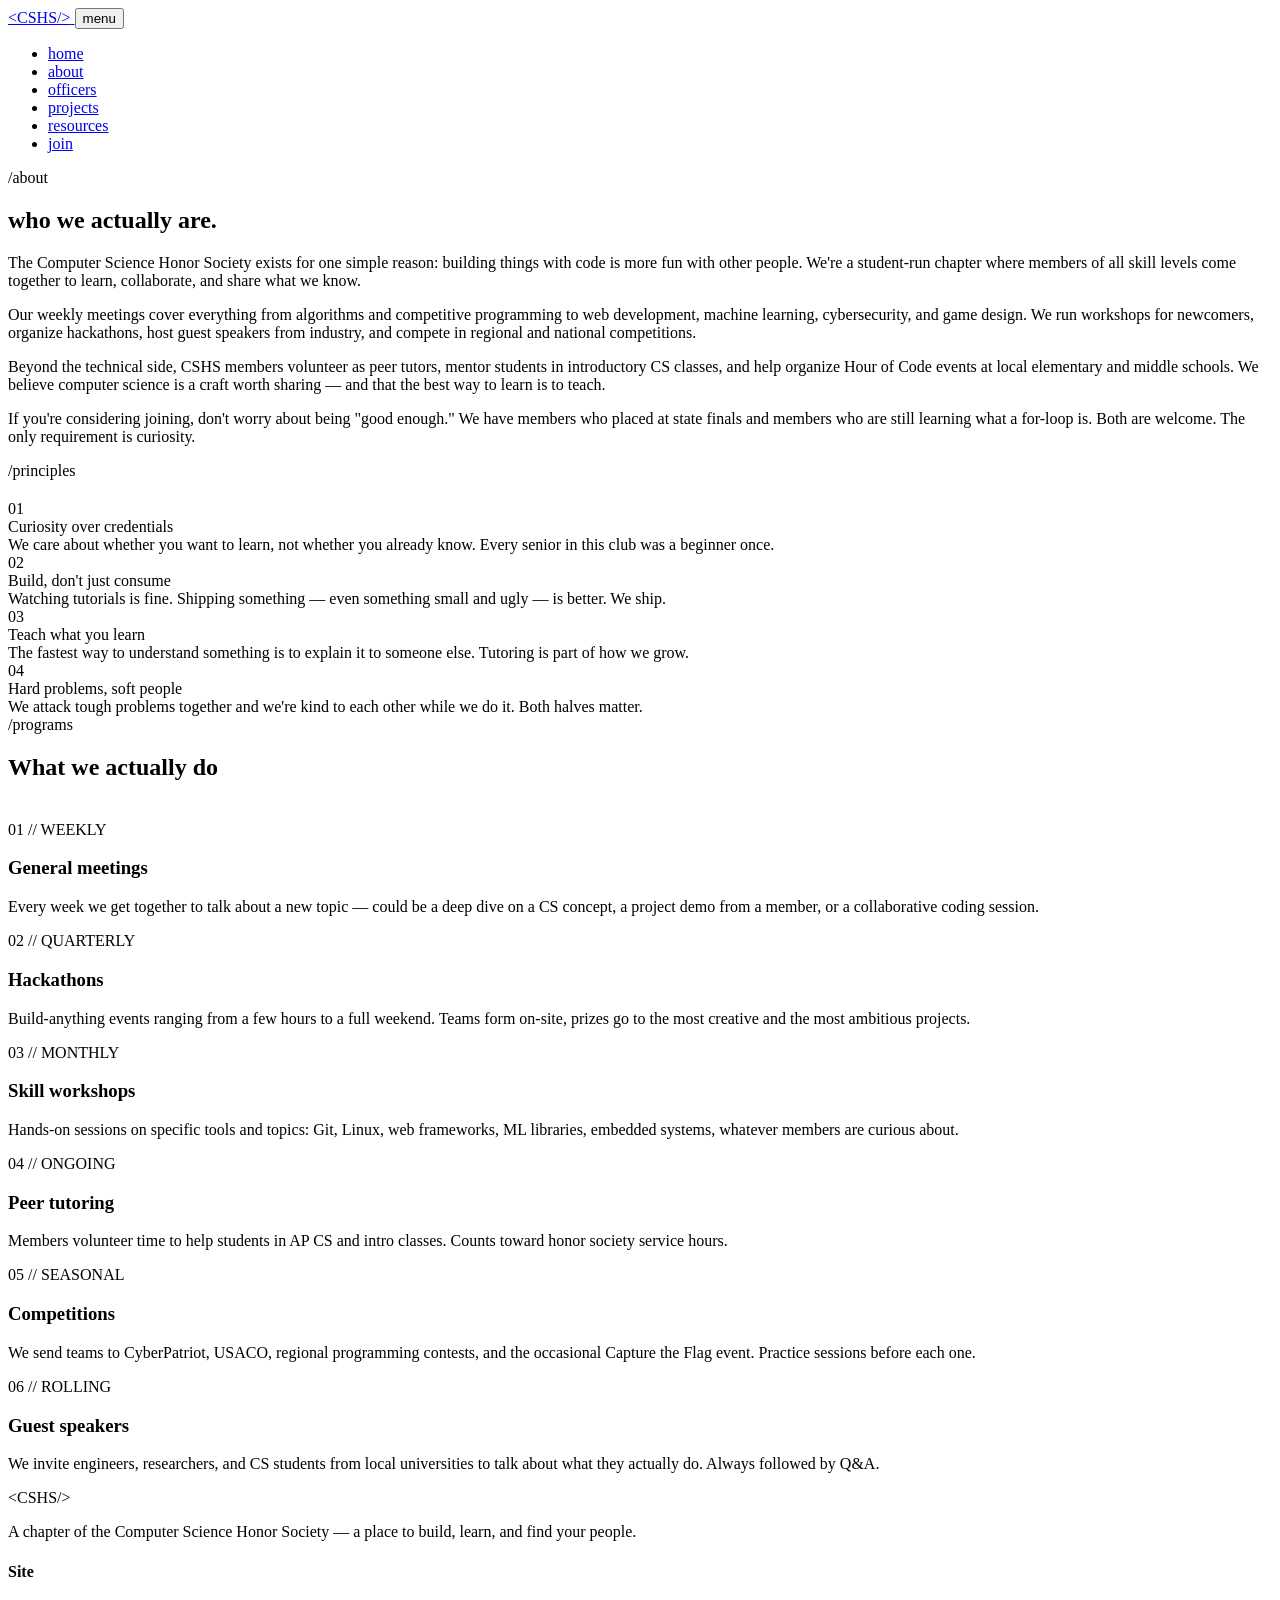
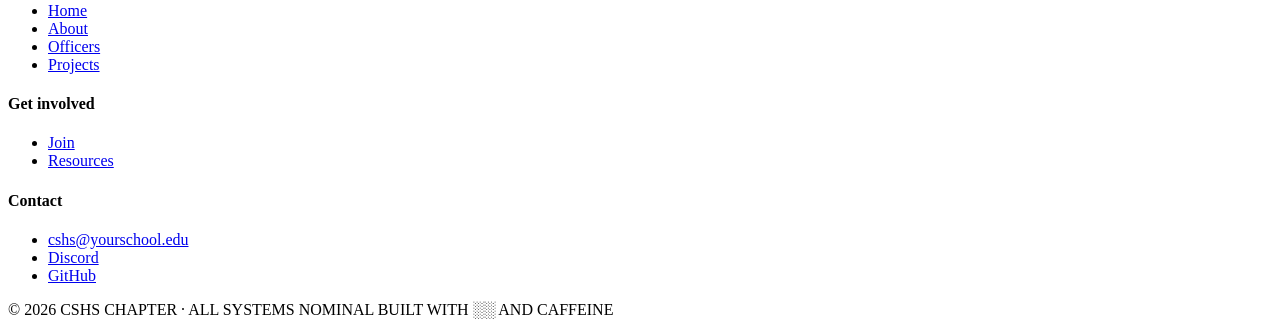
==== about.html @ a64af37d "Add files via upload" ====
<!DOCTYPE html>
<html lang="en">
<head>
  <meta charset="UTF-8">
  <meta name="viewport" content="width=device-width, initial-scale=1.0">
  <title>About — CSHS</title>
  <link rel="stylesheet" href="assets/style.css">
</head>
<body>

<nav>
  <div class="nav-inner">
    <a href="index.html" class="logo">
      <span class="logo-bracket">&lt;</span>CSHS<span class="logo-bracket">/&gt;</span>
      <span class="logo-cursor"></span>
    </a>
    <button class="nav-toggle" aria-label="Toggle menu">menu</button>
    <ul class="nav-links">
      <li><a href="index.html">home</a></li>
      <li><a href="about.html" class="active">about</a></li>
      <li><a href="officers.html">officers</a></li>
      <li><a href="projects.html">projects</a></li>
      <li><a href="resources.html">resources</a></li>
      <li><a href="join.html">join</a></li>
    </ul>
  </div>
</nav>

<main>

  <section class="hero">
    <div class="section-label">/about</div>
    <h1 class="hero-title">
      <span class="line-1">who we</span>
      <span class="line-2">actually are.</span>
    </h1>

    <div class="about-grid">
      <div class="about-text">
        <p>
          The Computer Science Honor Society exists for one simple reason:
          building things with code is more fun with other people. We're a
          student-run chapter where members of all skill levels come together
          to learn, collaborate, and share what we know.
        </p>
        <p>
          Our weekly meetings cover everything from algorithms and competitive
          programming to web development, machine learning, cybersecurity, and
          game design. We run workshops for newcomers, organize hackathons,
          host guest speakers from industry, and compete in regional and
          national competitions.
        </p>
        <p>
          Beyond the technical side, CSHS members volunteer as peer tutors,
          mentor students in introductory CS classes, and help organize
          Hour of Code events at local elementary and middle schools. We
          believe computer science is a craft worth sharing — and that the
          best way to learn is to teach.
        </p>
        <p>
          If you're considering joining, don't worry about being "good enough."
          We have members who placed at state finals and members who are still
          learning what a for-loop is. Both are welcome. The only requirement
          is curiosity.
        </p>
      </div>

      <div>
        <div class="section-label" style="margin-bottom: 20px;">/principles</div>
        <div class="values-list">
          <div class="value-item">
            <div class="value-num">01</div>
            <div class="value-title">Curiosity over credentials</div>
            <div class="value-desc">
              We care about whether you want to learn, not whether you already know.
              Every senior in this club was a beginner once.
            </div>
          </div>
          <div class="value-item">
            <div class="value-num">02</div>
            <div class="value-title">Build, don't just consume</div>
            <div class="value-desc">
              Watching tutorials is fine. Shipping something — even something
              small and ugly — is better. We ship.
            </div>
          </div>
          <div class="value-item">
            <div class="value-num">03</div>
            <div class="value-title">Teach what you learn</div>
            <div class="value-desc">
              The fastest way to understand something is to explain it to
              someone else. Tutoring is part of how we grow.
            </div>
          </div>
          <div class="value-item">
            <div class="value-num">04</div>
            <div class="value-title">Hard problems, soft people</div>
            <div class="value-desc">
              We attack tough problems together and we're kind to each other
              while we do it. Both halves matter.
            </div>
          </div>
        </div>
      </div>
    </div>
  </section>

  <!-- WHAT WE DO -->
  <section class="section">
    <div class="section-label">/programs</div>
    <h2 class="section-title">What we <span class="accent">actually do</span></h2>

    <div class="projects-grid" style="margin-top: 40px;">
      <div class="project">
        <div class="project-icon">01 // WEEKLY</div>
        <h3 class="project-title">General meetings</h3>
        <p class="project-desc">
          Every week we get together to talk about a new topic — could be a
          deep dive on a CS concept, a project demo from a member, or a
          collaborative coding session.
        </p>
      </div>
      <div class="project">
        <div class="project-icon">02 // QUARTERLY</div>
        <h3 class="project-title">Hackathons</h3>
        <p class="project-desc">
          Build-anything events ranging from a few hours to a full weekend.
          Teams form on-site, prizes go to the most creative and the most
          ambitious projects.
        </p>
      </div>
      <div class="project">
        <div class="project-icon">03 // MONTHLY</div>
        <h3 class="project-title">Skill workshops</h3>
        <p class="project-desc">
          Hands-on sessions on specific tools and topics: Git, Linux, web
          frameworks, ML libraries, embedded systems, whatever members are
          curious about.
        </p>
      </div>
      <div class="project">
        <div class="project-icon">04 // ONGOING</div>
        <h3 class="project-title">Peer tutoring</h3>
        <p class="project-desc">
          Members volunteer time to help students in AP CS and intro classes.
          Counts toward honor society service hours.
        </p>
      </div>
      <div class="project">
        <div class="project-icon">05 // SEASONAL</div>
        <h3 class="project-title">Competitions</h3>
        <p class="project-desc">
          We send teams to CyberPatriot, USACO, regional programming contests,
          and the occasional Capture the Flag event. Practice sessions before
          each one.
        </p>
      </div>
      <div class="project">
        <div class="project-icon">06 // ROLLING</div>
        <h3 class="project-title">Guest speakers</h3>
        <p class="project-desc">
          We invite engineers, researchers, and CS students from local
          universities to talk about what they actually do. Always followed
          by Q&amp;A.
        </p>
      </div>
    </div>
  </section>

</main>

<footer>
  <div class="footer-inner">
    <div class="footer-col">
      <div class="logo">
        <span class="logo-bracket">&lt;</span>CSHS<span class="logo-bracket">/&gt;</span>
      </div>
      <p class="footer-tagline">
        A chapter of the Computer Science Honor Society —
        a place to build, learn, and find your people.
      </p>
    </div>
    <div class="footer-col">
      <h4>Site</h4>
      <ul>
        <li><a href="index.html">Home</a></li>
        <li><a href="about.html">About</a></li>
        <li><a href="officers.html">Officers</a></li>
        <li><a href="projects.html">Projects</a></li>
      </ul>
    </div>
    <div class="footer-col">
      <h4>Get involved</h4>
      <ul>
        <li><a href="join.html">Join</a></li>
        <li><a href="resources.html">Resources</a></li>
      </ul>
    </div>
    <div class="footer-col">
      <h4>Contact</h4>
      <ul>
        <li><a href="mailto:cshs@yourschool.edu">cshs@yourschool.edu</a></li>
        <li><a href="#">Discord</a></li>
        <li><a href="#">GitHub</a></li>
      </ul>
    </div>
  </div>
  <div class="footer-bottom">
    <span>© 2026 CSHS CHAPTER · ALL SYSTEMS NOMINAL</span>
    <span>BUILT WITH ░░ AND CAFFEINE</span>
  </div>
</footer>

<script src="assets/script.js"></script>
</body>
</html>
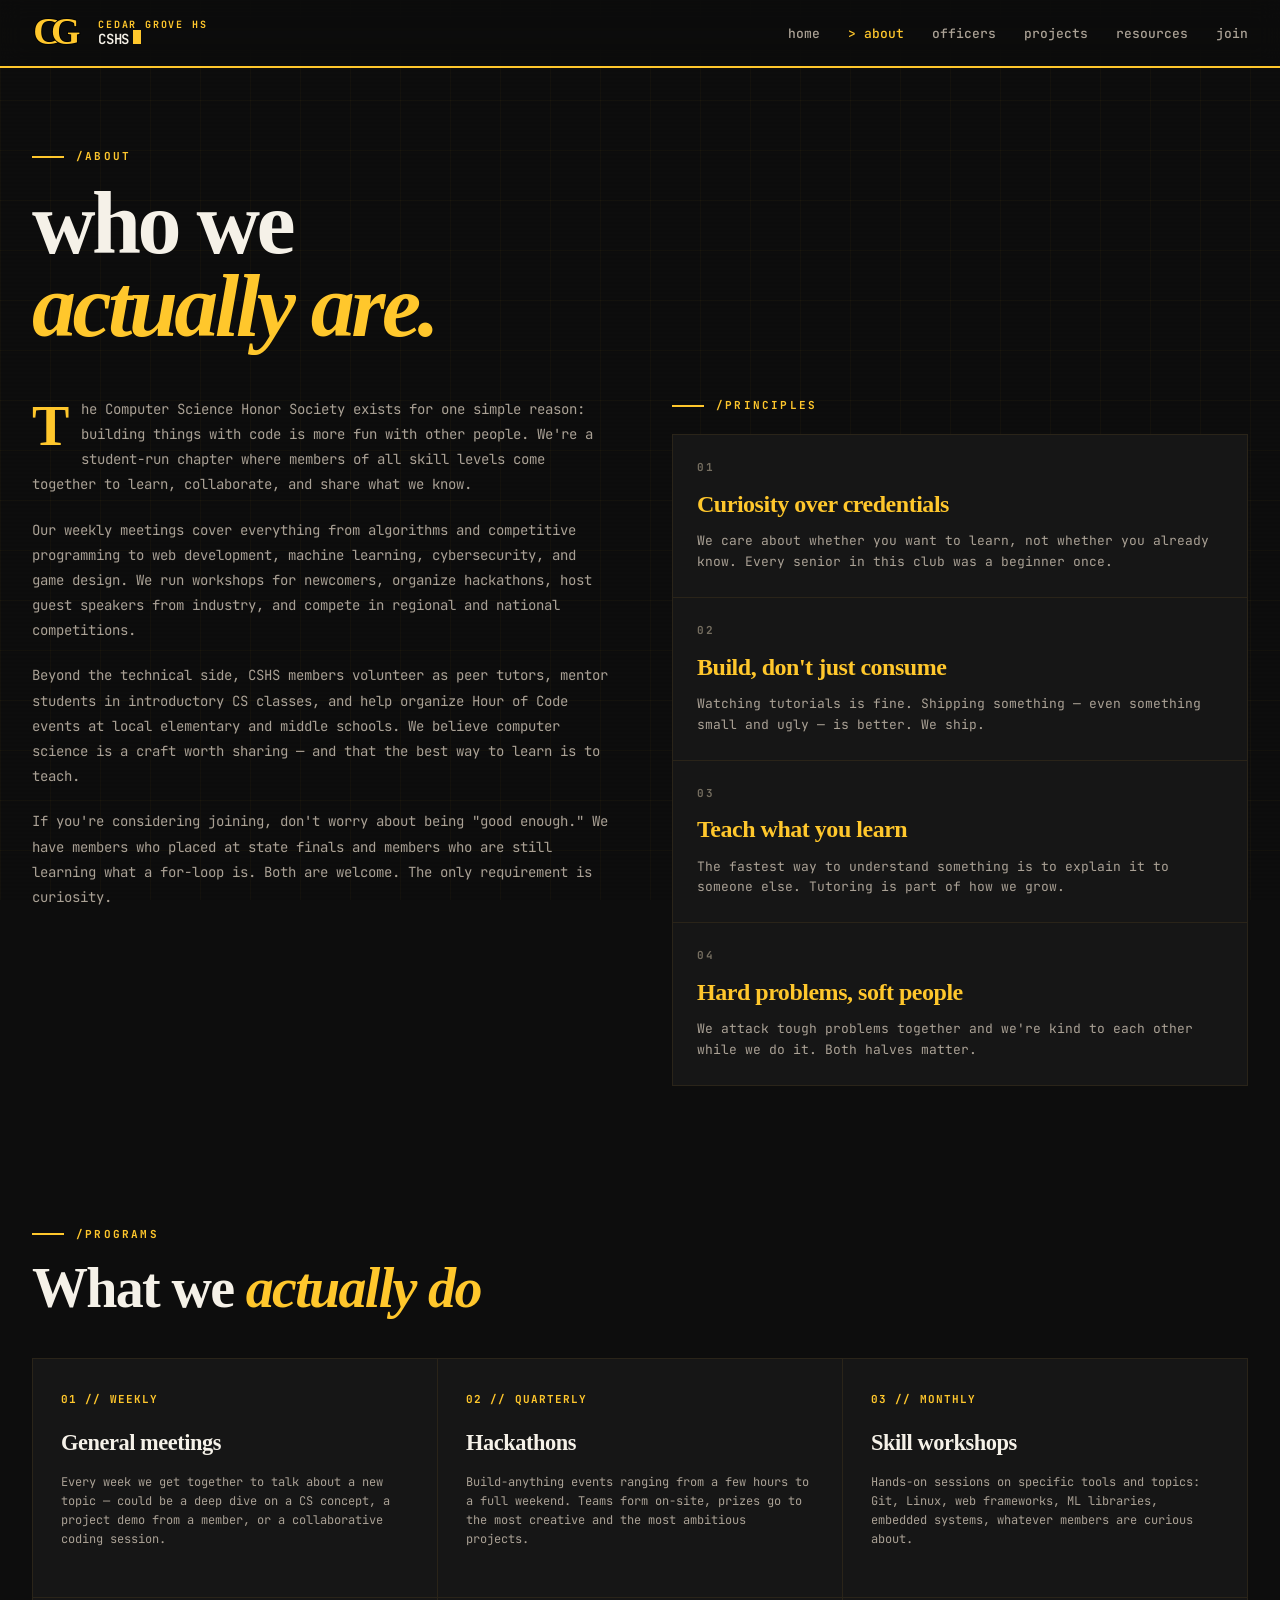
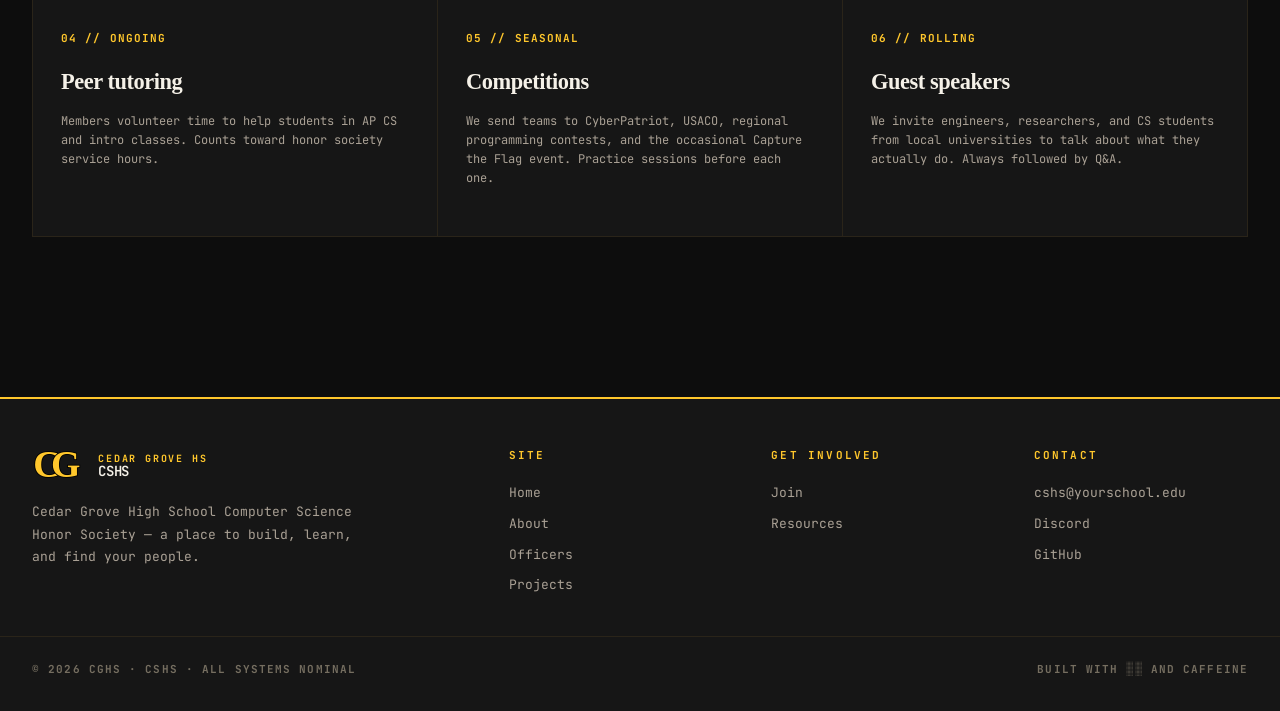
==== commit ee6a4104: "Apply Cedar Grove gold/black theme with CG monogram Switch site from green/cyberpunk theme to Cedar " ====
--- a/about.html
+++ b/about.html
@@ -11,8 +11,11 @@
 <nav>
   <div class="nav-inner">
     <a href="index.html" class="logo">
-      <span class="logo-bracket">&lt;</span>CSHS<span class="logo-bracket">/&gt;</span>
-      <span class="logo-cursor"></span>
+      <img src="assets/logo.svg" alt="Cedar Grove" class="logo-img">
+      <span class="logo-text">
+        <span class="logo-school">Cedar Grove HS</span>
+        <span class="logo-club">CSHS<span class="logo-cursor"></span></span>
+      </span>
     </a>
     <button class="nav-toggle" aria-label="Toggle menu">menu</button>
     <ul class="nav-links">
@@ -173,10 +176,14 @@
   <div class="footer-inner">
     <div class="footer-col">
       <div class="logo">
-        <span class="logo-bracket">&lt;</span>CSHS<span class="logo-bracket">/&gt;</span>
+        <img src="assets/logo.svg" alt="Cedar Grove" class="logo-img">
+        <span class="logo-text">
+          <span class="logo-school">Cedar Grove HS</span>
+          <span class="logo-club">CSHS</span>
+        </span>
       </div>
       <p class="footer-tagline">
-        A chapter of the Computer Science Honor Society —
+        Cedar Grove High School Computer Science Honor Society —
         a place to build, learn, and find your people.
       </p>
     </div>
@@ -206,7 +213,7 @@
     </div>
   </div>
   <div class="footer-bottom">
-    <span>© 2026 CSHS CHAPTER · ALL SYSTEMS NOMINAL</span>
+    <span>© 2026 CGHS · CSHS · ALL SYSTEMS NOMINAL</span>
     <span>BUILT WITH ░░ AND CAFFEINE</span>
   </div>
 </footer>
--- a/assets/style.css
+++ b/assets/style.css
@@ -0,0 +1,1168 @@
+/* ============================================
+   CGHS CSHS — Cedar Grove High School
+   Computer Science Honor Society
+   School colors: gold + black
+   ============================================ */
+
+@import url('https://fonts.googleapis.com/css2?family=JetBrains+Mono:wght@300;400;500;700;800&family=Fraunces:opsz,wght@9..144,400;9..144,700;9..144,900&display=swap');
+
+:root {
+  --bg: #0d0d0d;
+  --bg-elevated: #161616;
+  --bg-card: #1d1d1d;
+  --border: #2a2419;
+  --border-bright: #3d3526;
+  --text: #f5f1e8;
+  --text-dim: #aaa195;
+  --text-muted: #756e60;
+  --accent: #ffc72c;        /* CG gold */
+  --accent-dim: #e0ae22;
+  --accent-deep: #b8870a;
+  --accent-glow: rgba(255, 199, 44, 0.18);
+  --cream: #fff5d6;
+  --magenta: #ff5c8a;
+  --cyan: #6ab8d1;
+  --red: #ff6b6b;
+  --mono: 'JetBrains Mono', ui-monospace, 'SF Mono', Menlo, monospace;
+  --serif: 'Fraunces', Georgia, serif;
+}
+
+* {
+  margin: 0;
+  padding: 0;
+  box-sizing: border-box;
+}
+
+html {
+  scroll-behavior: smooth;
+}
+
+body {
+  font-family: var(--mono);
+  background: var(--bg);
+  color: var(--text);
+  line-height: 1.6;
+  font-size: 14px;
+  overflow-x: hidden;
+  position: relative;
+}
+
+/* Subtle grid background */
+body::before {
+  content: '';
+  position: fixed;
+  inset: 0;
+  background-image:
+    linear-gradient(rgba(255, 199, 44, 0.03) 1px, transparent 1px),
+    linear-gradient(90deg, rgba(255, 199, 44, 0.03) 1px, transparent 1px);
+  background-size: 50px 50px;
+  pointer-events: none;
+  z-index: 0;
+}
+
+/* Diagonal gold stripe accent */
+body::after {
+  content: '';
+  position: fixed;
+  inset: 0;
+  background: linear-gradient(transparent 50%, rgba(0, 0, 0, 0.04) 50%);
+  background-size: 100% 4px;
+  pointer-events: none;
+  z-index: 1;
+  opacity: 0.5;
+}
+
+a {
+  color: var(--accent);
+  text-decoration: none;
+  transition: opacity 0.2s;
+}
+
+a:hover {
+  opacity: 0.85;
+}
+
+/* ============================================
+   NAVIGATION
+   ============================================ */
+nav {
+  position: sticky;
+  top: 0;
+  z-index: 100;
+  background: rgba(13, 13, 13, 0.92);
+  backdrop-filter: blur(12px);
+  border-bottom: 2px solid var(--accent);
+}
+
+.nav-inner {
+  max-width: 1300px;
+  margin: 0 auto;
+  padding: 14px 32px;
+  display: flex;
+  justify-content: space-between;
+  align-items: center;
+  gap: 16px;
+}
+
+.logo {
+  font-family: var(--mono);
+  font-weight: 800;
+  font-size: 16px;
+  letter-spacing: -0.02em;
+  display: flex;
+  align-items: center;
+  gap: 12px;
+  color: var(--text);
+}
+
+.logo-img {
+  height: 38px;
+  width: auto;
+  display: block;
+}
+
+.logo-text {
+  display: flex;
+  flex-direction: column;
+  line-height: 1.1;
+}
+
+.logo-text .logo-school {
+  font-size: 10px;
+  color: var(--accent);
+  letter-spacing: 0.18em;
+  text-transform: uppercase;
+  font-weight: 700;
+}
+
+.logo-text .logo-club {
+  font-size: 14px;
+  color: var(--text);
+  font-weight: 600;
+}
+
+.logo-cursor {
+  display: inline-block;
+  width: 8px;
+  height: 14px;
+  background: var(--accent);
+  animation: blink 1.1s steps(2) infinite;
+  margin-left: 4px;
+}
+
+@keyframes blink {
+  0%, 50% { opacity: 1; }
+  51%, 100% { opacity: 0; }
+}
+
+.nav-links {
+  display: flex;
+  gap: 28px;
+  align-items: center;
+  list-style: none;
+}
+
+.nav-links a {
+  color: var(--text-dim);
+  font-size: 13px;
+  font-weight: 500;
+  position: relative;
+  padding: 4px 0;
+}
+
+.nav-links a:hover,
+.nav-links a.active {
+  color: var(--accent);
+  opacity: 1;
+}
+
+.nav-links a.active::before {
+  content: '> ';
+  color: var(--accent);
+}
+
+.nav-toggle {
+  display: none;
+  background: none;
+  border: 1px solid var(--border-bright);
+  color: var(--text);
+  padding: 6px 12px;
+  cursor: pointer;
+  font-family: var(--mono);
+  font-size: 12px;
+}
+
+/* ============================================
+   LAYOUT
+   ============================================ */
+main {
+  position: relative;
+  z-index: 2;
+  max-width: 1300px;
+  margin: 0 auto;
+  padding: 0 32px;
+}
+
+.section {
+  padding: 80px 0;
+  position: relative;
+}
+
+.section-label {
+  font-size: 11px;
+  color: var(--accent);
+  letter-spacing: 0.2em;
+  text-transform: uppercase;
+  margin-bottom: 16px;
+  display: flex;
+  align-items: center;
+  gap: 12px;
+  font-weight: 700;
+}
+
+.section-label::before {
+  content: '';
+  width: 32px;
+  height: 2px;
+  background: var(--accent);
+}
+
+.section-title {
+  font-family: var(--serif);
+  font-size: clamp(2rem, 5vw, 3.5rem);
+  font-weight: 900;
+  line-height: 1.05;
+  letter-spacing: -0.03em;
+  margin-bottom: 24px;
+  color: var(--text);
+}
+
+.section-title .accent {
+  color: var(--accent);
+  font-style: italic;
+}
+
+/* ============================================
+   HERO
+   ============================================ */
+.hero {
+  padding: 80px 0 60px;
+  position: relative;
+}
+
+.hero-grid {
+  display: grid;
+  grid-template-columns: 1.4fr 1fr;
+  gap: 48px;
+  align-items: start;
+}
+
+.hero-content {
+  position: relative;
+}
+
+.hero-tag {
+  font-size: 11px;
+  color: var(--accent);
+  letter-spacing: 0.3em;
+  text-transform: uppercase;
+  margin-bottom: 24px;
+  display: inline-flex;
+  align-items: center;
+  gap: 10px;
+  padding: 6px 12px;
+  border: 1px solid var(--border-bright);
+  background: var(--bg-elevated);
+  font-weight: 700;
+}
+
+.hero-tag .pulse {
+  width: 8px;
+  height: 8px;
+  background: var(--accent);
+  border-radius: 50%;
+  box-shadow: 0 0 12px var(--accent);
+  animation: pulse 2s ease-in-out infinite;
+}
+
+@keyframes pulse {
+  0%, 100% { opacity: 1; transform: scale(1); }
+  50% { opacity: 0.5; transform: scale(0.85); }
+}
+
+.hero-title {
+  font-family: var(--serif);
+  font-size: clamp(2.5rem, 7vw, 5.5rem);
+  font-weight: 900;
+  line-height: 0.95;
+  letter-spacing: -0.04em;
+  margin-bottom: 28px;
+}
+
+.hero-title .line-1 { display: block; }
+.hero-title .line-2 {
+  display: block;
+  color: var(--accent);
+  font-style: italic;
+}
+
+.hero-subtitle {
+  font-size: 15px;
+  color: var(--text-dim);
+  max-width: 520px;
+  margin-bottom: 36px;
+  line-height: 1.7;
+}
+
+.hero-cta {
+  display: flex;
+  gap: 16px;
+  flex-wrap: wrap;
+}
+
+.btn {
+  display: inline-flex;
+  align-items: center;
+  gap: 8px;
+  padding: 12px 24px;
+  font-family: var(--mono);
+  font-size: 13px;
+  font-weight: 600;
+  border: 1px solid var(--border-bright);
+  background: var(--bg-elevated);
+  color: var(--text);
+  cursor: pointer;
+  transition: all 0.2s;
+  text-decoration: none;
+}
+
+.btn:hover {
+  border-color: var(--accent);
+  color: var(--accent);
+  background: var(--bg-card);
+}
+
+.btn-primary {
+  background: var(--accent);
+  color: #1a1300;
+  border-color: var(--accent);
+  font-weight: 800;
+}
+
+.btn-primary:hover {
+  background: var(--accent-dim);
+  color: #1a1300;
+  box-shadow: 0 0 24px var(--accent-glow);
+}
+
+/* Terminal window in hero */
+.terminal {
+  background: var(--bg-elevated);
+  border: 1px solid var(--border-bright);
+  border-radius: 6px;
+  overflow: hidden;
+  font-size: 12px;
+  box-shadow: 0 12px 40px rgba(0, 0, 0, 0.5);
+}
+
+.terminal-header {
+  background: var(--bg-card);
+  padding: 10px 14px;
+  display: flex;
+  align-items: center;
+  gap: 8px;
+  border-bottom: 1px solid var(--border);
+}
+
+.terminal-dot {
+  width: 10px;
+  height: 10px;
+  border-radius: 50%;
+}
+
+.dot-red { background: #ff5f56; }
+.dot-yellow { background: #ffbd2e; }
+.dot-green { background: #27c93f; }
+
+.terminal-title {
+  color: var(--text-muted);
+  font-size: 11px;
+  margin-left: auto;
+}
+
+.terminal-body {
+  padding: 20px;
+  min-height: 280px;
+  line-height: 1.8;
+}
+
+.terminal-line {
+  display: block;
+  opacity: 0;
+  animation: typeIn 0.5s ease-out forwards;
+}
+
+.terminal-line:nth-child(1) { animation-delay: 0.3s; }
+.terminal-line:nth-child(2) { animation-delay: 0.8s; }
+.terminal-line:nth-child(3) { animation-delay: 1.2s; }
+.terminal-line:nth-child(4) { animation-delay: 1.7s; }
+.terminal-line:nth-child(5) { animation-delay: 2.1s; }
+.terminal-line:nth-child(6) { animation-delay: 2.5s; }
+.terminal-line:nth-child(7) { animation-delay: 3.0s; }
+
+@keyframes typeIn {
+  from { opacity: 0; transform: translateY(4px); }
+  to { opacity: 1; transform: translateY(0); }
+}
+
+.prompt { color: var(--accent); }
+.path { color: var(--cyan); }
+.comment { color: var(--text-muted); }
+.string { color: var(--cream); }
+.keyword { color: var(--magenta); }
+
+/* ============================================
+   STATS
+   ============================================ */
+.stats-grid {
+  display: grid;
+  grid-template-columns: repeat(4, 1fr);
+  gap: 1px;
+  background: var(--border);
+  border: 1px solid var(--border);
+  margin-top: 40px;
+}
+
+.stat {
+  background: var(--bg-elevated);
+  padding: 32px 24px;
+  position: relative;
+  transition: background 0.2s;
+}
+
+.stat:hover {
+  background: var(--bg-card);
+}
+
+.stat-label {
+  font-size: 10px;
+  color: var(--text-muted);
+  text-transform: uppercase;
+  letter-spacing: 0.2em;
+  margin-bottom: 12px;
+  font-weight: 700;
+}
+
+.stat-value {
+  font-family: var(--serif);
+  font-size: 3rem;
+  font-weight: 900;
+  color: var(--accent);
+  line-height: 1;
+  letter-spacing: -0.03em;
+}
+
+.stat-suffix {
+  font-family: var(--mono);
+  font-size: 13px;
+  color: var(--text-dim);
+  margin-top: 8px;
+}
+
+/* ============================================
+   EVENTS
+   ============================================ */
+.events-section {
+  border-top: 1px solid var(--border);
+}
+
+.events-header {
+  display: flex;
+  justify-content: space-between;
+  align-items: flex-end;
+  margin-bottom: 40px;
+  flex-wrap: wrap;
+  gap: 16px;
+}
+
+.events-list {
+  display: flex;
+  flex-direction: column;
+  gap: 1px;
+  background: var(--border);
+  border: 1px solid var(--border);
+}
+
+.event {
+  background: var(--bg-elevated);
+  padding: 24px 28px;
+  display: grid;
+  grid-template-columns: 100px 1fr auto;
+  gap: 24px;
+  align-items: center;
+  transition: background 0.2s;
+  cursor: pointer;
+}
+
+.event:hover {
+  background: var(--bg-card);
+}
+
+.event-date {
+  text-align: center;
+  border-right: 1px solid var(--border-bright);
+  padding-right: 24px;
+}
+
+.event-day {
+  font-family: var(--serif);
+  font-size: 2.4rem;
+  font-weight: 900;
+  color: var(--accent);
+  line-height: 1;
+}
+
+.event-month {
+  font-size: 10px;
+  color: var(--text-dim);
+  text-transform: uppercase;
+  letter-spacing: 0.2em;
+  margin-top: 4px;
+  font-weight: 700;
+}
+
+.event-body {
+  min-width: 0;
+}
+
+.event-title {
+  font-size: 15px;
+  font-weight: 600;
+  color: var(--text);
+  margin-bottom: 6px;
+}
+
+.event-meta {
+  font-size: 12px;
+  color: var(--text-dim);
+  display: flex;
+  gap: 16px;
+  flex-wrap: wrap;
+  margin-bottom: 8px;
+}
+
+.event-meta span {
+  display: inline-flex;
+  align-items: center;
+  gap: 6px;
+}
+
+.event-description {
+  font-size: 12px;
+  color: var(--text-muted);
+  line-height: 1.6;
+}
+
+.event-type {
+  font-size: 10px;
+  text-transform: uppercase;
+  letter-spacing: 0.15em;
+  padding: 4px 10px;
+  border: 1px solid;
+  font-weight: 700;
+  white-space: nowrap;
+}
+
+.event-type.meeting { color: var(--accent); border-color: var(--accent); }
+.event-type.workshop { color: var(--cyan); border-color: var(--cyan); }
+.event-type.competition { color: var(--magenta); border-color: var(--magenta); }
+.event-type.social { color: var(--cream); border-color: var(--cream); }
+.event-type.guest { color: var(--red); border-color: var(--red); }
+.event-type.other { color: var(--text-dim); border-color: var(--text-dim); }
+
+/* ============================================
+   ANNOUNCEMENTS BAR
+   ============================================ */
+.announcement-bar {
+  background: var(--bg-elevated);
+  border-top: 1px solid var(--border);
+  border-bottom: 1px solid var(--border);
+  padding: 12px 0;
+  overflow: hidden;
+  position: relative;
+}
+
+.announcement-track {
+  display: flex;
+  gap: 60px;
+  animation: scroll 40s linear infinite;
+  white-space: nowrap;
+  width: max-content;
+}
+
+@keyframes scroll {
+  from { transform: translateX(0); }
+  to { transform: translateX(-50%); }
+}
+
+.announcement-item {
+  font-size: 12px;
+  color: var(--text-dim);
+  display: inline-flex;
+  align-items: center;
+  gap: 12px;
+}
+
+.announcement-item::before {
+  content: '◆';
+  color: var(--accent);
+  font-size: 10px;
+}
+
+.announcement-item.high::before {
+  color: var(--red);
+}
+
+/* ============================================
+   CHART SECTION
+   ============================================ */
+.activity-chart {
+  background: var(--bg-elevated);
+  border: 1px solid var(--border-bright);
+  padding: 32px;
+  margin-top: 40px;
+}
+
+.chart-header {
+  display: flex;
+  justify-content: space-between;
+  align-items: center;
+  margin-bottom: 32px;
+  padding-bottom: 16px;
+  border-bottom: 1px solid var(--border);
+}
+
+.chart-title {
+  font-size: 13px;
+  font-weight: 600;
+  color: var(--text);
+}
+
+.chart-legend {
+  display: flex;
+  gap: 20px;
+  font-size: 11px;
+  color: var(--text-dim);
+}
+
+.legend-dot {
+  display: inline-block;
+  width: 10px;
+  height: 10px;
+  margin-right: 6px;
+  vertical-align: middle;
+}
+
+.bar-chart {
+  display: grid;
+  grid-template-columns: repeat(8, 1fr);
+  gap: 12px;
+  height: 240px;
+  align-items: end;
+}
+
+.bar-col {
+  display: flex;
+  flex-direction: column;
+  align-items: center;
+  height: 100%;
+  position: relative;
+}
+
+.bar-stack {
+  width: 100%;
+  display: flex;
+  flex-direction: column-reverse;
+  flex: 1;
+  border-bottom: 1px solid var(--border-bright);
+}
+
+.bar {
+  width: 100%;
+  background: var(--accent);
+  transition: opacity 0.2s;
+  position: relative;
+  animation: barGrow 0.8s ease-out forwards;
+  transform-origin: bottom;
+  transform: scaleY(0);
+}
+
+.bar.attendance { background: var(--accent); }
+.bar.workshops { background: var(--cyan); }
+
+@keyframes barGrow {
+  to { transform: scaleY(1); }
+}
+
+.bar-col:nth-child(1) .bar { animation-delay: 0.05s; }
+.bar-col:nth-child(2) .bar { animation-delay: 0.1s; }
+.bar-col:nth-child(3) .bar { animation-delay: 0.15s; }
+.bar-col:nth-child(4) .bar { animation-delay: 0.2s; }
+.bar-col:nth-child(5) .bar { animation-delay: 0.25s; }
+.bar-col:nth-child(6) .bar { animation-delay: 0.3s; }
+.bar-col:nth-child(7) .bar { animation-delay: 0.35s; }
+.bar-col:nth-child(8) .bar { animation-delay: 0.4s; }
+
+.bar-col:hover .bar { opacity: 0.7; }
+
+.bar-label {
+  font-size: 10px;
+  color: var(--text-muted);
+  margin-top: 8px;
+  text-transform: uppercase;
+  letter-spacing: 0.1em;
+  font-weight: 700;
+}
+
+/* ============================================
+   ABOUT PAGE
+   ============================================ */
+.about-grid {
+  display: grid;
+  grid-template-columns: 1fr 1fr;
+  gap: 64px;
+  margin-top: 48px;
+}
+
+.about-text p {
+  font-size: 14px;
+  color: var(--text-dim);
+  line-height: 1.8;
+  margin-bottom: 20px;
+}
+
+.about-text p:first-child::first-letter {
+  font-family: var(--serif);
+  font-size: 3.5rem;
+  font-weight: 900;
+  float: left;
+  line-height: 0.9;
+  margin: 4px 12px -4px 0;
+  color: var(--accent);
+}
+
+.values-list {
+  display: flex;
+  flex-direction: column;
+  gap: 1px;
+  background: var(--border);
+  border: 1px solid var(--border);
+}
+
+.value-item {
+  background: var(--bg-elevated);
+  padding: 24px;
+  transition: background 0.2s;
+}
+
+.value-item:hover {
+  background: var(--bg-card);
+}
+
+.value-num {
+  font-family: var(--mono);
+  font-size: 11px;
+  color: var(--text-muted);
+  letter-spacing: 0.2em;
+  margin-bottom: 8px;
+  font-weight: 700;
+}
+
+.value-title {
+  font-family: var(--serif);
+  font-size: 1.5rem;
+  font-weight: 700;
+  color: var(--accent);
+  margin-bottom: 8px;
+  letter-spacing: -0.02em;
+}
+
+.value-desc {
+  font-size: 13px;
+  color: var(--text-dim);
+  line-height: 1.6;
+}
+
+/* ============================================
+   OFFICERS / TEAM
+   ============================================ */
+.officers-grid {
+  display: grid;
+  grid-template-columns: repeat(4, 1fr);
+  gap: 1px;
+  background: var(--border);
+  border: 1px solid var(--border);
+  margin-top: 40px;
+}
+
+.officer {
+  background: var(--bg-elevated);
+  padding: 28px 24px;
+  transition: background 0.2s;
+}
+
+.officer:hover {
+  background: var(--bg-card);
+}
+
+.officer-avatar {
+  width: 64px;
+  height: 64px;
+  background: var(--bg-card);
+  border: 2px solid var(--accent);
+  display: flex;
+  align-items: center;
+  justify-content: center;
+  font-family: var(--serif);
+  font-weight: 900;
+  font-size: 1.5rem;
+  color: var(--accent);
+  margin-bottom: 16px;
+}
+
+.officer-role {
+  font-size: 10px;
+  color: var(--text-muted);
+  letter-spacing: 0.2em;
+  text-transform: uppercase;
+  margin-bottom: 6px;
+  font-weight: 700;
+}
+
+.officer-name {
+  font-family: var(--serif);
+  font-size: 1.25rem;
+  font-weight: 700;
+  color: var(--text);
+  letter-spacing: -0.02em;
+}
+
+.officer-grade {
+  font-size: 11px;
+  color: var(--text-dim);
+  margin-top: 4px;
+}
+
+/* ============================================
+   JOIN / CTA SECTION
+   ============================================ */
+.cta-box {
+  background: var(--bg-elevated);
+  border: 1px solid var(--border-bright);
+  padding: 48px;
+  margin-top: 40px;
+  position: relative;
+  overflow: hidden;
+}
+
+.cta-box::before {
+  content: '';
+  position: absolute;
+  top: 0;
+  right: 0;
+  width: 240px;
+  height: 240px;
+  background: radial-gradient(circle, var(--accent-glow), transparent 70%);
+  pointer-events: none;
+}
+
+.cta-title {
+  font-family: var(--serif);
+  font-size: 2.25rem;
+  font-weight: 900;
+  letter-spacing: -0.03em;
+  margin-bottom: 16px;
+  color: var(--text);
+}
+
+.cta-title .accent { color: var(--accent); font-style: italic; }
+
+.cta-text {
+  color: var(--text-dim);
+  font-size: 14px;
+  margin-bottom: 28px;
+  max-width: 580px;
+  line-height: 1.7;
+}
+
+/* ============================================
+   RESOURCES (page)
+   ============================================ */
+.resources-grid {
+  display: grid;
+  grid-template-columns: repeat(2, 1fr);
+  gap: 24px;
+  margin-top: 40px;
+}
+
+.resource-card {
+  background: var(--bg-elevated);
+  border: 1px solid var(--border-bright);
+  padding: 28px;
+  transition: all 0.2s;
+  cursor: pointer;
+  position: relative;
+}
+
+.resource-card:hover {
+  border-color: var(--accent);
+  transform: translateY(-2px);
+}
+
+.resource-card::after {
+  content: '→';
+  position: absolute;
+  top: 28px;
+  right: 28px;
+  color: var(--text-muted);
+  transition: all 0.2s;
+}
+
+.resource-card:hover::after {
+  color: var(--accent);
+  transform: translate(4px, 0);
+}
+
+.resource-tag {
+  font-size: 10px;
+  color: var(--accent);
+  letter-spacing: 0.2em;
+  text-transform: uppercase;
+  margin-bottom: 16px;
+  font-weight: 700;
+}
+
+.resource-title {
+  font-family: var(--serif);
+  font-size: 1.5rem;
+  font-weight: 700;
+  margin-bottom: 12px;
+  letter-spacing: -0.02em;
+}
+
+.resource-desc {
+  color: var(--text-dim);
+  font-size: 13px;
+  line-height: 1.6;
+}
+
+/* ============================================
+   PROJECTS
+   ============================================ */
+.projects-grid {
+  display: grid;
+  grid-template-columns: repeat(3, 1fr);
+  gap: 1px;
+  background: var(--border);
+  border: 1px solid var(--border);
+  margin-top: 40px;
+}
+
+.project {
+  background: var(--bg-elevated);
+  padding: 32px 28px;
+  transition: background 0.2s;
+  color: inherit;
+  text-decoration: none;
+  display: block;
+}
+
+.project:hover {
+  background: var(--bg-card);
+}
+
+.project-icon {
+  font-family: var(--mono);
+  font-size: 11px;
+  color: var(--accent);
+  margin-bottom: 16px;
+  letter-spacing: 0.1em;
+  font-weight: 700;
+}
+
+.project-title {
+  font-family: var(--serif);
+  font-size: 1.4rem;
+  font-weight: 700;
+  margin-bottom: 12px;
+  letter-spacing: -0.02em;
+  color: var(--text);
+}
+
+.project:hover .project-title {
+  color: var(--accent);
+}
+
+.project-desc {
+  color: var(--text-dim);
+  font-size: 12px;
+  line-height: 1.6;
+  margin-bottom: 16px;
+}
+
+.project-tags {
+  display: flex;
+  gap: 8px;
+  flex-wrap: wrap;
+}
+
+.project-tag {
+  font-size: 10px;
+  color: var(--text-muted);
+  border: 1px solid var(--border-bright);
+  padding: 3px 8px;
+}
+
+/* ============================================
+   FOOTER
+   ============================================ */
+footer {
+  border-top: 2px solid var(--accent);
+  padding: 48px 0 32px;
+  margin-top: 80px;
+  position: relative;
+  z-index: 2;
+  background: var(--bg-elevated);
+}
+
+.footer-inner {
+  max-width: 1300px;
+  margin: 0 auto;
+  padding: 0 32px;
+  display: grid;
+  grid-template-columns: 2fr 1fr 1fr 1fr;
+  gap: 48px;
+  margin-bottom: 40px;
+}
+
+.footer-col h4 {
+  font-size: 11px;
+  color: var(--accent);
+  letter-spacing: 0.2em;
+  text-transform: uppercase;
+  margin-bottom: 16px;
+  font-weight: 700;
+}
+
+.footer-col ul {
+  list-style: none;
+  display: flex;
+  flex-direction: column;
+  gap: 8px;
+}
+
+.footer-col a {
+  color: var(--text-dim);
+  font-size: 13px;
+}
+
+.footer-col a:hover {
+  color: var(--accent);
+}
+
+.footer-tagline {
+  font-size: 13px;
+  color: var(--text-dim);
+  max-width: 320px;
+  line-height: 1.7;
+  margin-top: 16px;
+}
+
+.footer-bottom {
+  max-width: 1300px;
+  margin: 0 auto;
+  padding: 24px 32px 0;
+  border-top: 1px solid var(--border);
+  display: flex;
+  justify-content: space-between;
+  align-items: center;
+  font-size: 11px;
+  color: var(--text-muted);
+  letter-spacing: 0.1em;
+  font-weight: 700;
+}
+
+/* ============================================
+   RESPONSIVE
+   ============================================ */
+@media (max-width: 900px) {
+  .hero-grid { grid-template-columns: 1fr; }
+  .stats-grid { grid-template-columns: repeat(2, 1fr); }
+  .about-grid { grid-template-columns: 1fr; gap: 40px; }
+  .officers-grid { grid-template-columns: repeat(2, 1fr); }
+  .projects-grid { grid-template-columns: 1fr; }
+  .resources-grid { grid-template-columns: 1fr; }
+  .footer-inner { grid-template-columns: 1fr 1fr; gap: 32px; }
+  .nav-links {
+    display: none;
+    position: absolute;
+    top: 100%;
+    left: 0;
+    right: 0;
+    flex-direction: column;
+    background: var(--bg-elevated);
+    border-bottom: 1px solid var(--border);
+    padding: 16px 32px;
+    gap: 16px;
+  }
+  .nav-links.open { display: flex; }
+  .nav-toggle { display: block; }
+  .event {
+    grid-template-columns: 80px 1fr;
+    gap: 16px;
+  }
+  .event-type { grid-column: 2; justify-self: start; }
+  .bar-chart { grid-template-columns: repeat(4, 1fr); }
+  .bar-col:nth-child(n+5) { display: none; }
+  main { padding: 0 20px; }
+  .nav-inner { padding: 12px 20px; }
+  .cta-box { padding: 32px 24px; }
+}
+
+@media (max-width: 600px) {
+  .stats-grid { grid-template-columns: 1fr 1fr; }
+  .officers-grid { grid-template-columns: 1fr; }
+  .footer-inner { grid-template-columns: 1fr; }
+  .footer-bottom { flex-direction: column; gap: 12px; }
+  .logo-text .logo-club { font-size: 12px; }
+  .logo-img { height: 32px; }
+}
+
+/* ============================================
+   LOADING / EMPTY STATES
+   ============================================ */
+.empty-state {
+  text-align: center;
+  padding: 64px 24px;
+  color: var(--text-muted);
+  font-size: 13px;
+  background: var(--bg-elevated);
+  border: 1px dashed var(--border-bright);
+}
+
+.empty-state::before {
+  content: '// ';
+  color: var(--accent);
+}
+
+/* Reveal on scroll */
+.reveal {
+  opacity: 0;
+  transform: translateY(20px);
+  transition: opacity 0.7s ease, transform 0.7s ease;
+}
+
+.reveal.visible {
+  opacity: 1;
+  transform: translateY(0);
+}
